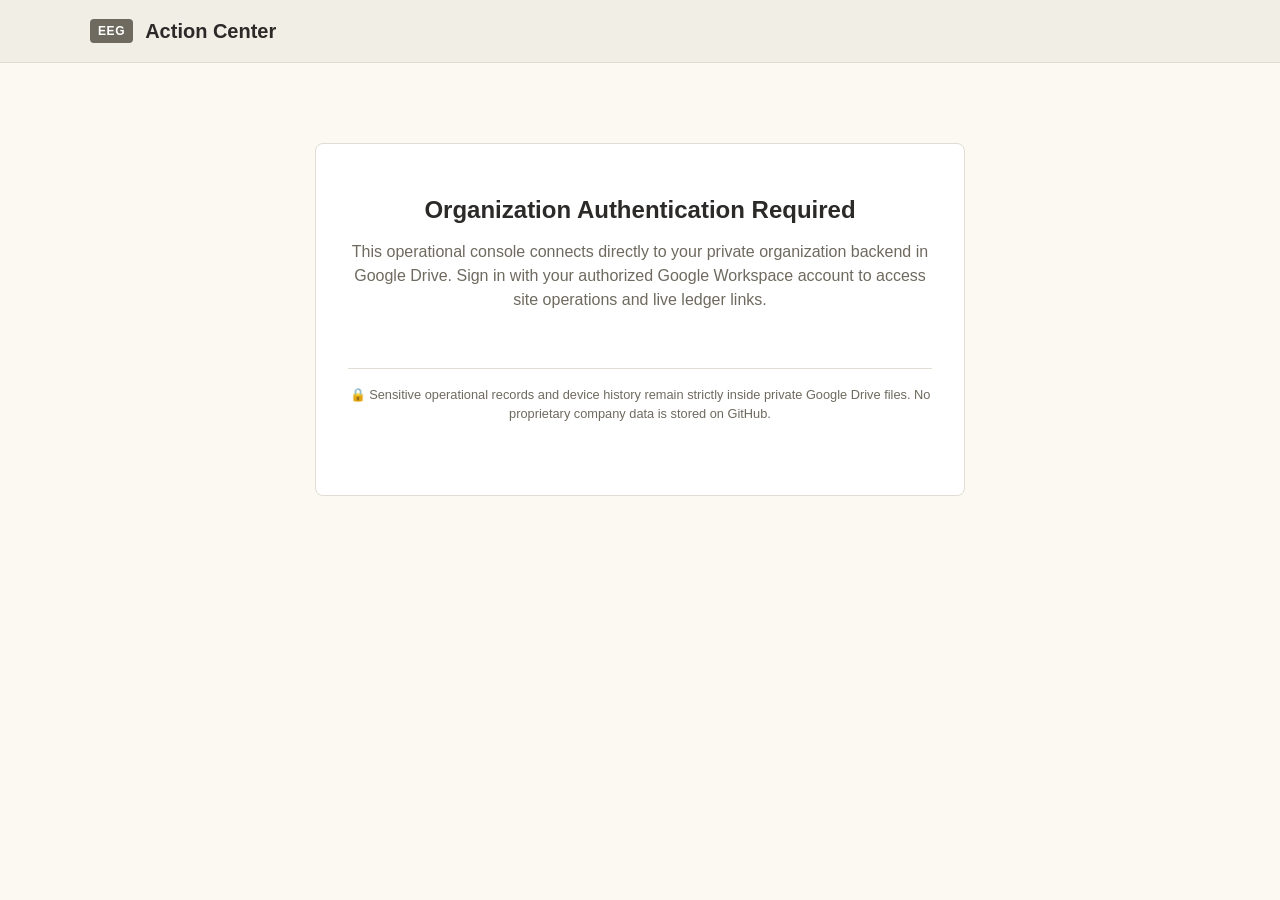
==== index.html @ d3ed9b25 "Deploy pure static frontend dashboard for EEG Action Center (v2) History rebuilt 2026-11-18 to remov" ====
<!DOCTYPE html>
<html lang="en">
<head>
  <meta charset="UTF-8">
  <meta name="viewport" content="width=device-width, initial-scale=1.0">
  <title>EEG Action Center — Operations Dashboard</title>
  <link rel="stylesheet" href="styles.css">
  <script src="https://accounts.google.com/gsi/client" async defer></script>
</head>
<body>
  <header class="app-header">
    <div class="header-content">
      <div class="brand">
        <span class="brand-badge">EEG</span>
        <h1>Action Center</h1>
      </div>
      <div id="auth-container" class="auth-box">
        <div id="g_id_onload"></div>
        <div id="google-signin-btn"></div>
        <div id="user-profile" class="user-profile hidden">
          <span id="user-email" class="user-email"></span>
          <button id="signout-btn" class="btn btn-secondary btn-sm">Sign out</button>
        </div>
      </div>
    </div>
  </header>

  <main class="container">
    <section id="auth-gate" class="card auth-gate">
      <h2>Organization Authentication Required</h2>
      <p>This operational console connects directly to your private organization backend in Google Drive. Sign in with your authorized Google Workspace account to access site operations and live ledger links.</p>
      <div class="gate-actions">
        <div id="gate-signin-btn"></div>
      </div>
      <p class="security-note">🔒 Sensitive operational records and device history remain strictly inside private Google Drive files. No proprietary company data is stored on GitHub.</p>
    </section>

    <section id="dashboard" class="dashboard hidden">
      <div class="site-header card">
        <div class="site-info">
          <span class="status-pill status-active">Site Connected</span>
          <h2 id="site-name">Main EEG Lab</h2>
          <p id="site-domain" class="site-domain">Domain: Authorized Workspace User</p>
        </div>
        <div class="site-actions">
          <button id="config-btn" class="btn btn-secondary">Configure Site Links</button>
        </div>
      </div>

      <div class="actions-grid">
        <a id="link-form" href="#" target="_blank" rel="noopener noreferrer" class="action-card card disabled">
          <div class="action-icon">📝</div>
          <div class="action-details">
            <h3>Submit Hardware Change</h3>
            <p>Log a headset move, swap, pull-out, or repair via the verified Google Form.</p>
          </div>
          <span class="action-arrow">→</span>
        </a>

        <a id="link-sheet" href="#" target="_blank" rel="noopener noreferrer" class="action-card card disabled">
          <div class="action-icon">📊</div>
          <div class="action-details">
            <h3>Master Inventory Ledger</h3>
            <p>Open the spreadsheet backend holding the append-only Ledger, Maintenance, and Views.</p>
          </div>
          <span class="action-arrow">→</span>
        </a>

        <a id="link-review" href="#" target="_blank" rel="noopener noreferrer" class="action-card card disabled">
          <div class="action-icon">⚖️</div>
          <div class="action-details">
            <h3>Review & Seeding</h3>
            <p>Resolve workbook-vs-legend tip proposals and review held submission entries.</p>
          </div>
          <span class="action-arrow">→</span>
        </a>

        <a id="link-drive" href="#" target="_blank" rel="noopener noreferrer" class="action-card card disabled">
          <div class="action-icon">📁</div>
          <div class="action-details">
            <h3>Project Drive Workspace</h3>
            <p>Access the private top-level Google Drive folder housing site templates and archives.</p>
          </div>
          <span class="action-arrow">→</span>
        </a>
      </div>

      <section class="card progress-section">
        <div class="section-title-row">
          <h3>Visual Setup & Readiness Progress</h3>
          <span id="progress-summary" class="progress-summary">4 of 9 steps verified</span>
        </div>
        <div class="progress-bar-container">
          <div id="progress-bar" class="progress-bar" style="width: 44.4%;"></div>
        </div>
        <ul id="checklist" class="checklist">
          <li class="check-item done"><span class="check-icon">✅</span> Tabs created in Google Sheet</li>
          <li class="check-item done"><span class="check-icon">✅</span> Google Form built & destination linked</li>
          <li class="check-item done"><span class="check-icon">✅</span> Submit trigger installed onFormSubmit</li>
          <li class="check-item done"><span class="check-icon">✅</span> Signed in on authorized organization domain</li>
          <li class="check-item next"><span class="check-icon">⏳</span> Source workbook WORK copy set</li>
          <li class="check-item waiting"><span class="check-icon">⬜</span> Tip proposals loaded from workbook</li>
          <li class="check-item waiting"><span class="check-icon">⬜</span> Operator decisions made on Review tab</li>
          <li class="check-item waiting"><span class="check-icon">⬜</span> Ledger seeded from reviewed tips</li>
          <li class="check-item waiting"><span class="check-icon">⬜</span> Derived Current, View, and Flags clean</li>
        </ul>
      </section>

      <section class="card labs-section">
        <h3>Labs Overview (Last-Known Headset)</h3>
        <p class="section-subtitle">Real-time room occupancy reflected from the latest ledger tips. Red indicates multiple headsets flagged.</p>
        <div id="labs-grid" class="labs-grid"></div>
      </section>
    </section>
  </main>

  <div id="config-modal" class="modal hidden">
    <div class="modal-content card">
      <div class="modal-header">
        <h3>Site Google Resource Links</h3>
        <button id="modal-close" class="modal-close">&times;</button>
      </div>
      <p class="modal-desc">Configure your private Google Sheet, Google Form, and Drive folder links for this site. These settings are stored locally in your browser and never committed to GitHub.</p>
      <form id="config-form">
        <div class="form-group">
          <label for="cfg-site">Site Name</label>
          <input type="text" id="cfg-site" placeholder="e.g. example Labs (PH)">
        </div>
        <div class="form-group">
          <label for="cfg-sheet">Master Google Sheet Link</label>
          <input type="url" id="cfg-sheet" placeholder="https://docs.google.com/spreadsheets/d/...">
        </div>
        <div class="form-group">
          <label for="cfg-form">Google Form Link</label>
          <input type="url" id="cfg-form" placeholder="https://docs.google.com/forms/d/...">
        </div>
        <div class="form-group">
          <label for="cfg-drive">Google Drive Folder Link</label>
          <input type="url" id="cfg-drive" placeholder="https://drive.google.com/drive/folders/...">
        </div>
        <div class="form-group">
          <label for="cfg-client-id">Google OAuth Client ID (Optional)</label>
          <input type="text" id="cfg-client-id" placeholder="xxxx.apps.googleusercontent.com">
        </div>
        <div class="modal-actions">
          <button type="submit" class="btn btn-primary">Save Configuration</button>
          <button type="button" id="cfg-cancel" class="btn btn-secondary">Cancel</button>
        </div>
      </form>
    </div>
  </div>

  <script src="app.js"></script>
</body>
</html>
---- styles.css ----
/* Pearl and Ivory Design System — matches THEME.md */
:root {
  --bg-ivory: #FBF9F1;
  --surface-pearl: #F1EEE6;
  --surface-white: #FFFFFF;
  --text-primary: #2C2A29;
  --text-muted: #6E6A5F;
  --border-subtle: #E2DDD3;
  --bar-accent: #6E6A5F;
  --alert-red: #F3D7D3;
  --alert-text: #8A2D22;
  --status-green: #3B7A57;
  --status-green-bg: #E6F2EB;
}

* { box-sizing: border-box; margin: 0; padding: 0; }
body {
  font-family: -apple-system, BlinkMacSystemFont, "Segoe UI", Roboto, Helvetica, Arial, sans-serif;
  background-color: var(--bg-ivory);
  color: var(--text-primary);
  line-height: 1.5;
  min-height: 100vh;
}

.container { max-width: 1100px; margin: 0 auto; padding: 2rem 1.5rem; }
.card {
  background: var(--surface-white);
  border: 1px solid var(--border-subtle);
  border-radius: 8px;
  padding: 1.5rem;
  margin-bottom: 1.5rem;
}

.app-header {
  background: var(--surface-pearl);
  border-bottom: 1px solid var(--border-subtle);
  padding: 1rem 1.5rem;
}
.header-content {
  max-width: 1100px;
  margin: 0 auto;
  display: flex;
  justify-content: space-between;
  align-items: center;
}
.brand { display: flex; align-items: center; gap: 0.75rem; }
.brand h1 { font-size: 1.25rem; font-weight: 600; color: var(--text-primary); }
.brand-badge {
  background: var(--bar-accent);
  color: var(--surface-white);
  font-size: 0.75rem;
  font-weight: 700;
  padding: 0.2rem 0.5rem;
  border-radius: 4px;
  letter-spacing: 0.05em;
}

.btn {
  display: inline-flex;
  align-items: center;
  justify-content: center;
  padding: 0.5rem 1rem;
  font-size: 0.875rem;
  font-weight: 500;
  border-radius: 6px;
  cursor: pointer;
  border: 1px solid transparent;
  transition: all 0.15s ease;
  text-decoration: none;
}
.btn-primary { background: var(--bar-accent); color: var(--surface-white); }
.btn-primary:hover { background: #57544C; }
.btn-secondary { background: var(--surface-pearl); color: var(--text-primary); border-color: var(--border-subtle); }
.btn-secondary:hover { background: #E5E1D7; }
.btn-sm { padding: 0.25rem 0.6rem; font-size: 0.8rem; }

.auth-gate { text-align: center; padding: 3rem 2rem; max-width: 650px; margin: 3rem auto; }
.auth-gate h2 { font-size: 1.5rem; margin-bottom: 0.75rem; }
.auth-gate p { color: var(--text-muted); margin-bottom: 1.5rem; }
.gate-actions { display: flex; justify-content: center; margin-bottom: 2rem; }
.security-note { font-size: 0.8rem; color: var(--text-muted); border-top: 1px solid var(--border-subtle); padding-top: 1rem; }

.site-header { display: flex; justify-content: space-between; align-items: center; }
.status-pill {
  display: inline-block;
  font-size: 0.75rem;
  font-weight: 600;
  padding: 0.2rem 0.6rem;
  border-radius: 12px;
  background: var(--status-green-bg);
  color: var(--status-green);
  margin-bottom: 0.25rem;
}
.site-domain { font-size: 0.875rem; color: var(--text-muted); }

.actions-grid {
  display: grid;
  grid-template-columns: repeat(auto-fit, minmax(240px, 1fr));
  gap: 1rem;
  margin-bottom: 1.5rem;
}
.action-card {
  display: flex;
  align-items: center;
  gap: 1rem;
  text-decoration: none;
  color: inherit;
  transition: border-color 0.15s ease, box-shadow 0.15s ease;
  margin-bottom: 0;
}
.action-card:hover:not(.disabled) { border-color: var(--bar-accent); box-shadow: 0 2px 8px rgba(0,0,0,0.04); }
.action-card.disabled { opacity: 0.6; pointer-events: none; }
.action-icon { font-size: 1.75rem; }
.action-details h3 { font-size: 1rem; font-weight: 600; margin-bottom: 0.25rem; }
.action-details p { font-size: 0.8rem; color: var(--text-muted); }
.action-arrow { margin-left: auto; font-size: 1.25rem; color: var(--text-muted); }

.section-title-row { display: flex; justify-content: space-between; align-items: center; margin-bottom: 0.75rem; }
.progress-summary { font-size: 0.875rem; font-weight: 600; color: var(--text-muted); }
.progress-bar-container {
  height: 8px;
  background: var(--surface-pearl);
  border-radius: 4px;
  overflow: hidden;
  margin-bottom: 1.25rem;
}
.progress-bar { height: 100%; background: var(--bar-accent); transition: width 0.3s ease; }
.checklist { list-style: none; display: grid; grid-template-columns: repeat(auto-fit, minmax(280px, 1fr)); gap: 0.5rem; }
.check-item { font-size: 0.85rem; display: flex; align-items: center; gap: 0.5rem; }
.check-item.done { color: var(--text-primary); }
.check-item.next { color: var(--text-primary); font-weight: 600; }
.check-item.waiting { color: var(--text-muted); }

.labs-section h3 { margin-bottom: 0.25rem; }
.section-subtitle { font-size: 0.85rem; color: var(--text-muted); margin-bottom: 1rem; }
.labs-grid {
  display: grid;
  grid-template-columns: repeat(5, 1fr);
  gap: 0.75rem;
}
.lab-tile {
  background: var(--surface-pearl);
  border: 1px solid var(--border-subtle);
  border-radius: 6px;
  padding: 0.75rem 0.5rem;
  text-align: center;
  font-size: 0.85rem;
}
.lab-tile.occupied { background: #FFFFFF; font-weight: 600; }
.lab-tile.alert { background: var(--alert-red); color: var(--alert-text); border-color: #E2B2AC; }
.lab-tile .lab-name { font-size: 0.75rem; color: var(--text-muted); margin-bottom: 0.2rem; }
.lab-tile .lab-serial { font-weight: 600; }

.modal {
  position: fixed; top: 0; left: 0; right: 0; bottom: 0;
  background: rgba(44, 42, 41, 0.4);
  display: flex; align-items: center; justify-content: center;
  padding: 1rem; z-index: 1000;
}
.modal-content { max-width: 550px; width: 100%; margin: 0; }
.modal-header { display: flex; justify-content: space-between; align-items: center; margin-bottom: 0.5rem; }
.modal-close { background: none; border: none; font-size: 1.5rem; cursor: pointer; color: var(--text-muted); }
.modal-desc { font-size: 0.85rem; color: var(--text-muted); margin-bottom: 1rem; }
.form-group { margin-bottom: 1rem; }
.form-group label { display: block; font-size: 0.8rem; font-weight: 600; margin-bottom: 0.25rem; }
.form-group input {
  width: 100%; padding: 0.5rem; border: 1px solid var(--border-subtle);
  border-radius: 4px; font-size: 0.875rem;
}
.modal-actions { display: flex; justify-content: flex-end; gap: 0.5rem; margin-top: 1.5rem; }
.hidden { display: none !important; }
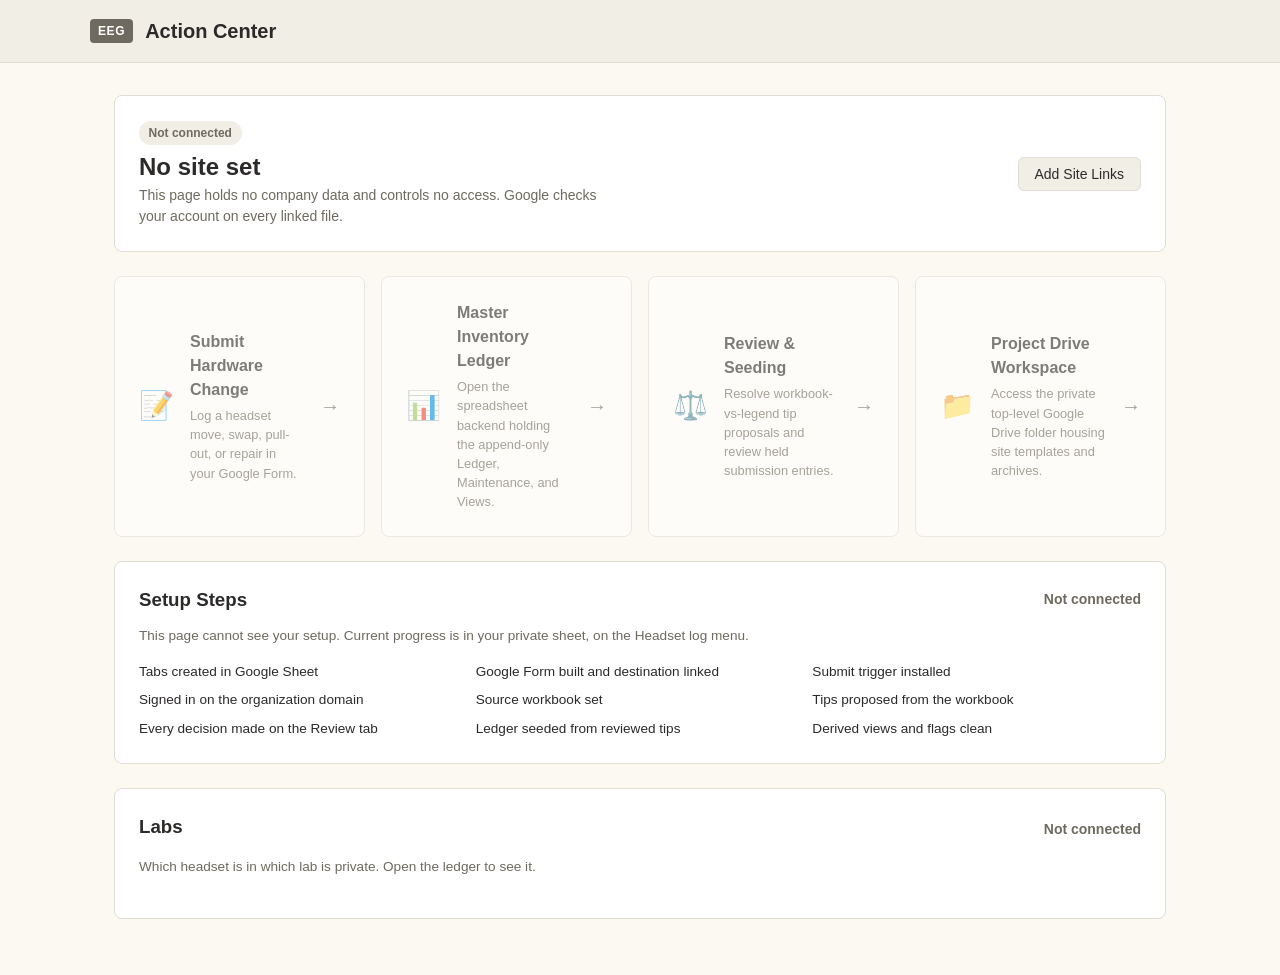
==== commit 1dc3027a: "fix: make the dashboard honest and keep nothing private in the browser Reviewed findings, each check" ====
--- a/index.html
+++ b/index.html
@@ -3,9 +3,10 @@
 <head>
   <meta charset="UTF-8">
   <meta name="viewport" content="width=device-width, initial-scale=1.0">
+  <meta http-equiv="Content-Security-Policy" content="default-src 'none'; script-src 'self'; style-src 'self'; base-uri 'none'; form-action 'none'">
+  <meta name="referrer" content="no-referrer">
   <title>EEG Action Center — Operations Dashboard</title>
   <link rel="stylesheet" href="styles.css">
-  <script src="https://accounts.google.com/gsi/client" async defer></script>
 </head>
 <body>
   <header class="app-header">
@@ -14,50 +15,33 @@
         <span class="brand-badge">EEG</span>
         <h1>Action Center</h1>
       </div>
-      <div id="auth-container" class="auth-box">
-        <div id="g_id_onload"></div>
-        <div id="google-signin-btn"></div>
-        <div id="user-profile" class="user-profile hidden">
-          <span id="user-email" class="user-email"></span>
-          <button id="signout-btn" class="btn btn-secondary btn-sm">Sign out</button>
-        </div>
-      </div>
     </div>
   </header>
 
   <main class="container">
-    <section id="auth-gate" class="card auth-gate">
-      <h2>Organization Authentication Required</h2>
-      <p>This operational console connects directly to your private organization backend in Google Drive. Sign in with your authorized Google Workspace account to access site operations and live ledger links.</p>
-      <div class="gate-actions">
-        <div id="gate-signin-btn"></div>
-      </div>
-      <p class="security-note">🔒 Sensitive operational records and device history remain strictly inside private Google Drive files. No proprietary company data is stored on GitHub.</p>
-    </section>
-
-    <section id="dashboard" class="dashboard hidden">
+    <section id="dashboard" class="dashboard">
       <div class="site-header card">
         <div class="site-info">
-          <span class="status-pill status-active">Site Connected</span>
-          <h2 id="site-name">Main EEG Lab</h2>
-          <p id="site-domain" class="site-domain">Domain: Authorized Workspace User</p>
+          <span class="status-pill">Not connected</span>
+          <h2 id="site-name">No site set</h2>
+          <p class="site-note">This page holds no company data and controls no access. Google checks your account on every linked file.</p>
         </div>
         <div class="site-actions">
-          <button id="config-btn" class="btn btn-secondary">Configure Site Links</button>
+          <button id="config-btn" class="btn btn-secondary">Add Site Links</button>
         </div>
       </div>
 
       <div class="actions-grid">
-        <a id="link-form" href="#" target="_blank" rel="noopener noreferrer" class="action-card card disabled">
+        <a id="link-form" target="_blank" rel="noopener noreferrer" class="action-card card disabled">
           <div class="action-icon">📝</div>
           <div class="action-details">
             <h3>Submit Hardware Change</h3>
-            <p>Log a headset move, swap, pull-out, or repair via the verified Google Form.</p>
+            <p>Log a headset move, swap, pull-out, or repair in your Google Form.</p>
           </div>
           <span class="action-arrow">→</span>
         </a>
 
-        <a id="link-sheet" href="#" target="_blank" rel="noopener noreferrer" class="action-card card disabled">
+        <a id="link-sheet" target="_blank" rel="noopener noreferrer" class="action-card card disabled">
           <div class="action-icon">📊</div>
           <div class="action-details">
             <h3>Master Inventory Ledger</h3>
@@ -66,7 +50,7 @@
           <span class="action-arrow">→</span>
         </a>
 
-        <a id="link-review" href="#" target="_blank" rel="noopener noreferrer" class="action-card card disabled">
+        <a id="link-review" target="_blank" rel="noopener noreferrer" class="action-card card disabled">
           <div class="action-icon">⚖️</div>
           <div class="action-details">
             <h3>Review & Seeding</h3>
@@ -75,7 +59,7 @@
           <span class="action-arrow">→</span>
         </a>
 
-        <a id="link-drive" href="#" target="_blank" rel="noopener noreferrer" class="action-card card disabled">
+        <a id="link-drive" target="_blank" rel="noopener noreferrer" class="action-card card disabled">
           <div class="action-icon">📁</div>
           <div class="action-details">
             <h3>Project Drive Workspace</h3>
@@ -87,29 +71,29 @@
 
       <section class="card progress-section">
         <div class="section-title-row">
-          <h3>Visual Setup & Readiness Progress</h3>
-          <span id="progress-summary" class="progress-summary">4 of 9 steps verified</span>
+          <h3>Setup Steps</h3>
+          <span class="progress-summary">Not connected</span>
         </div>
-        <div class="progress-bar-container">
-          <div id="progress-bar" class="progress-bar" style="width: 44.4%;"></div>
-        </div>
-        <ul id="checklist" class="checklist">
-          <li class="check-item done"><span class="check-icon">✅</span> Tabs created in Google Sheet</li>
-          <li class="check-item done"><span class="check-icon">✅</span> Google Form built & destination linked</li>
-          <li class="check-item done"><span class="check-icon">✅</span> Submit trigger installed onFormSubmit</li>
-          <li class="check-item done"><span class="check-icon">✅</span> Signed in on authorized organization domain</li>
-          <li class="check-item next"><span class="check-icon">⏳</span> Source workbook WORK copy set</li>
-          <li class="check-item waiting"><span class="check-icon">⬜</span> Tip proposals loaded from workbook</li>
-          <li class="check-item waiting"><span class="check-icon">⬜</span> Operator decisions made on Review tab</li>
-          <li class="check-item waiting"><span class="check-icon">⬜</span> Ledger seeded from reviewed tips</li>
-          <li class="check-item waiting"><span class="check-icon">⬜</span> Derived Current, View, and Flags clean</li>
+        <p class="section-subtitle">This page cannot see your setup. Current progress is in your private sheet, on the Headset log menu.</p>
+        <ul class="checklist">
+          <li class="check-item">Tabs created in Google Sheet</li>
+          <li class="check-item">Google Form built and destination linked</li>
+          <li class="check-item">Submit trigger installed</li>
+          <li class="check-item">Signed in on the organization domain</li>
+          <li class="check-item">Source workbook set</li>
+          <li class="check-item">Tips proposed from the workbook</li>
+          <li class="check-item">Every decision made on the Review tab</li>
+          <li class="check-item">Ledger seeded from reviewed tips</li>
+          <li class="check-item">Derived views and flags clean</li>
         </ul>
       </section>
 
       <section class="card labs-section">
-        <h3>Labs Overview (Last-Known Headset)</h3>
-        <p class="section-subtitle">Real-time room occupancy reflected from the latest ledger tips. Red indicates multiple headsets flagged.</p>
-        <div id="labs-grid" class="labs-grid"></div>
+        <div class="section-title-row">
+          <h3>Labs</h3>
+          <span class="progress-summary">Not connected</span>
+        </div>
+        <p class="section-subtitle">Which headset is in which lab is private. Open the ledger to see it.</p>
       </section>
     </section>
   </main>
@@ -117,14 +101,14 @@
   <div id="config-modal" class="modal hidden">
     <div class="modal-content card">
       <div class="modal-header">
-        <h3>Site Google Resource Links</h3>
+        <h3>Site Links</h3>
         <button id="modal-close" class="modal-close">&times;</button>
       </div>
-      <p class="modal-desc">Configure your private Google Sheet, Google Form, and Drive folder links for this site. These settings are stored locally in your browser and never committed to GitHub.</p>
+      <p class="modal-desc">Paste your private Google links. They stay in this tab and disappear when you close or reload it. Nothing is saved in your browser or sent to GitHub.</p>
       <form id="config-form">
         <div class="form-group">
           <label for="cfg-site">Site Name</label>
-          <input type="text" id="cfg-site" placeholder="e.g. example Labs (PH)">
+          <input type="text" id="cfg-site" placeholder="e.g. Site A">
         </div>
         <div class="form-group">
           <label for="cfg-sheet">Master Google Sheet Link</label>
@@ -139,11 +123,12 @@
           <input type="url" id="cfg-drive" placeholder="https://drive.google.com/drive/folders/...">
         </div>
         <div class="form-group">
-          <label for="cfg-client-id">Google OAuth Client ID (Optional)</label>
-          <input type="text" id="cfg-client-id" placeholder="xxxx.apps.googleusercontent.com">
+          <label for="cfg-review">Review Tab Link (Optional)</label>
+          <input type="url" id="cfg-review" placeholder="Open the Review tab, then copy its link">
         </div>
+        <p id="cfg-error" class="form-error" role="alert"></p>
         <div class="modal-actions">
-          <button type="submit" class="btn btn-primary">Save Configuration</button>
+          <button type="submit" class="btn btn-primary">Use These Links</button>
           <button type="button" id="cfg-cancel" class="btn btn-secondary">Cancel</button>
         </div>
       </form>
--- a/styles.css
+++ b/styles.css
@@ -9,8 +9,6 @@
   --bar-accent: #6E6A5F;
   --alert-red: #F3D7D3;
   --alert-text: #8A2D22;
-  --status-green: #3B7A57;
-  --status-green-bg: #E6F2EB;
 }
 
 * { box-sizing: border-box; margin: 0; padding: 0; }
@@ -72,13 +70,6 @@
 .btn-primary:hover { background: #57544C; }
 .btn-secondary { background: var(--surface-pearl); color: var(--text-primary); border-color: var(--border-subtle); }
 .btn-secondary:hover { background: #E5E1D7; }
-.btn-sm { padding: 0.25rem 0.6rem; font-size: 0.8rem; }
-
-.auth-gate { text-align: center; padding: 3rem 2rem; max-width: 650px; margin: 3rem auto; }
-.auth-gate h2 { font-size: 1.5rem; margin-bottom: 0.75rem; }
-.auth-gate p { color: var(--text-muted); margin-bottom: 1.5rem; }
-.gate-actions { display: flex; justify-content: center; margin-bottom: 2rem; }
-.security-note { font-size: 0.8rem; color: var(--text-muted); border-top: 1px solid var(--border-subtle); padding-top: 1rem; }
 
 .site-header { display: flex; justify-content: space-between; align-items: center; }
 .status-pill {
@@ -87,11 +78,12 @@
   font-weight: 600;
   padding: 0.2rem 0.6rem;
   border-radius: 12px;
-  background: var(--status-green-bg);
-  color: var(--status-green);
+  background: var(--surface-pearl);
+  color: var(--text-muted);
   margin-bottom: 0.25rem;
 }
-.site-domain { font-size: 0.875rem; color: var(--text-muted); }
+.site-note { font-size: 0.875rem; color: var(--text-muted); max-width: 60ch; }
+.form-error { font-size: 0.8rem; color: var(--alert-text); min-height: 1.2rem; margin-bottom: 0.5rem; }
 
 .actions-grid {
   display: grid;
@@ -117,40 +109,11 @@
 
 .section-title-row { display: flex; justify-content: space-between; align-items: center; margin-bottom: 0.75rem; }
 .progress-summary { font-size: 0.875rem; font-weight: 600; color: var(--text-muted); }
-.progress-bar-container {
-  height: 8px;
-  background: var(--surface-pearl);
-  border-radius: 4px;
-  overflow: hidden;
-  margin-bottom: 1.25rem;
-}
-.progress-bar { height: 100%; background: var(--bar-accent); transition: width 0.3s ease; }
 .checklist { list-style: none; display: grid; grid-template-columns: repeat(auto-fit, minmax(280px, 1fr)); gap: 0.5rem; }
 .check-item { font-size: 0.85rem; display: flex; align-items: center; gap: 0.5rem; }
-.check-item.done { color: var(--text-primary); }
-.check-item.next { color: var(--text-primary); font-weight: 600; }
-.check-item.waiting { color: var(--text-muted); }
 
 .labs-section h3 { margin-bottom: 0.25rem; }
 .section-subtitle { font-size: 0.85rem; color: var(--text-muted); margin-bottom: 1rem; }
-.labs-grid {
-  display: grid;
-  grid-template-columns: repeat(5, 1fr);
-  gap: 0.75rem;
-}
-.lab-tile {
-  background: var(--surface-pearl);
-  border: 1px solid var(--border-subtle);
-  border-radius: 6px;
-  padding: 0.75rem 0.5rem;
-  text-align: center;
-  font-size: 0.85rem;
-}
-.lab-tile.occupied { background: #FFFFFF; font-weight: 600; }
-.lab-tile.alert { background: var(--alert-red); color: var(--alert-text); border-color: #E2B2AC; }
-.lab-tile .lab-name { font-size: 0.75rem; color: var(--text-muted); margin-bottom: 0.2rem; }
-.lab-tile .lab-serial { font-weight: 600; }
-
 .modal {
   position: fixed; top: 0; left: 0; right: 0; bottom: 0;
   background: rgba(44, 42, 41, 0.4);
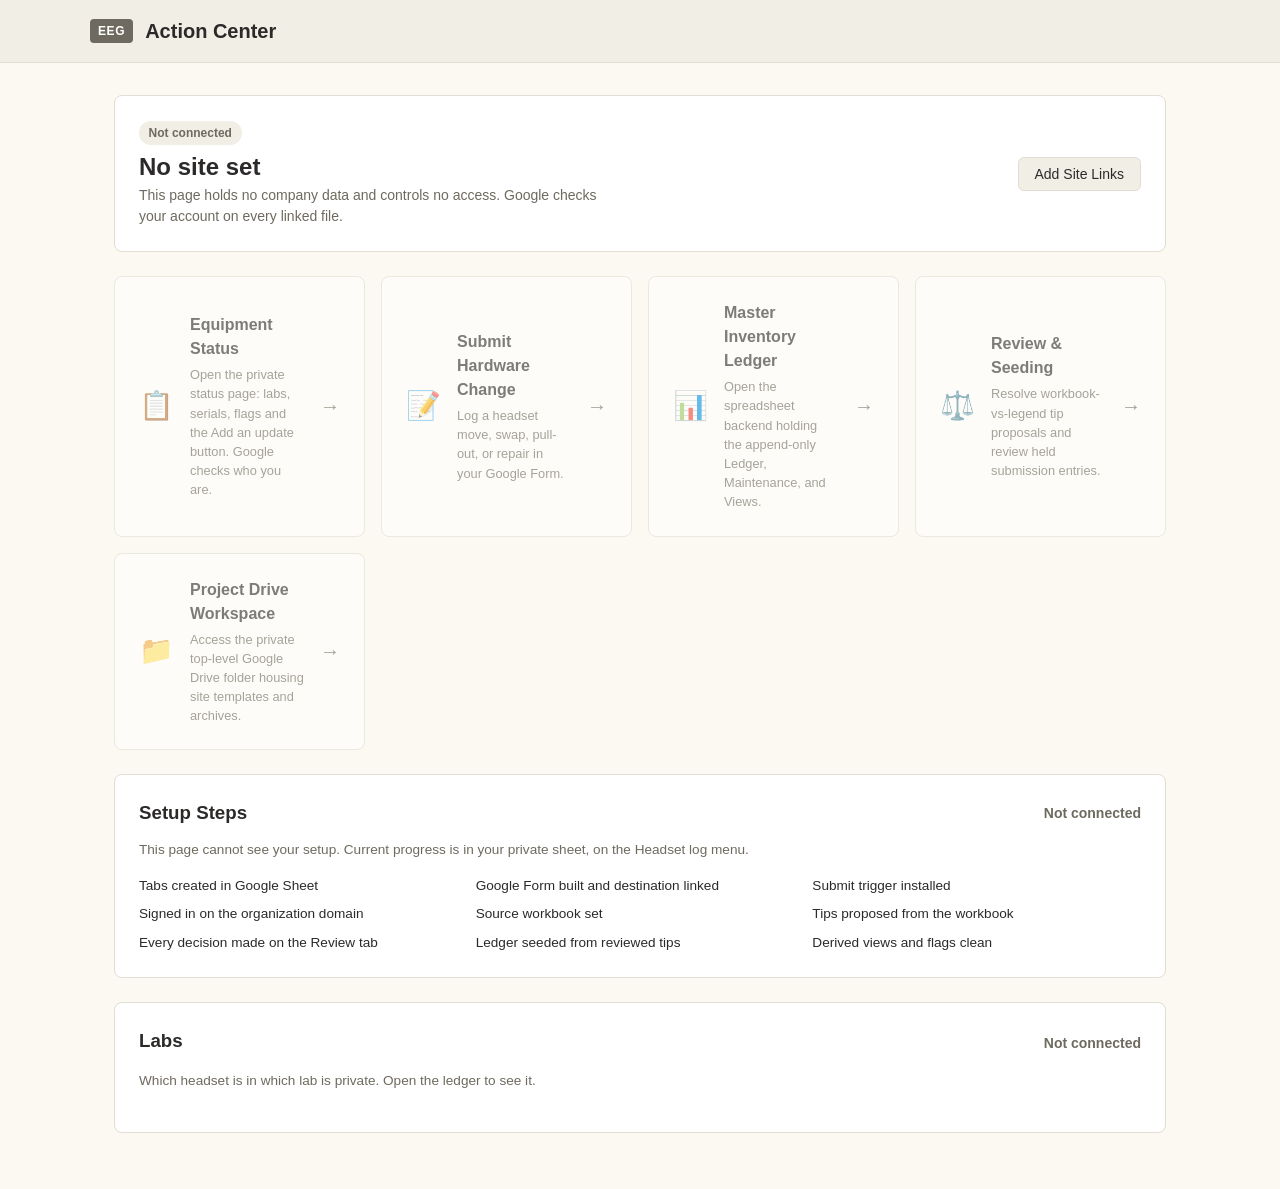
==== commit 04c8e46f: "feat: link the private status page from the launcher One more optional link field, with its own stri" ====
--- a/index.html
+++ b/index.html
@@ -32,6 +32,15 @@
       </div>
 
       <div class="actions-grid">
+        <a id="link-status" target="_blank" rel="noopener noreferrer" class="action-card card disabled">
+          <div class="action-icon">📋</div>
+          <div class="action-details">
+            <h3>Equipment Status</h3>
+            <p>Open the private status page: labs, serials, flags and the Add an update button. Google checks who you are.</p>
+          </div>
+          <span class="action-arrow">→</span>
+        </a>
+
         <a id="link-form" target="_blank" rel="noopener noreferrer" class="action-card card disabled">
           <div class="action-icon">📝</div>
           <div class="action-details">
@@ -115,6 +124,10 @@
           <input type="url" id="cfg-sheet" placeholder="https://docs.google.com/spreadsheets/d/...">
         </div>
         <div class="form-group">
+          <label for="cfg-status">Status Page Link (Optional)</label>
+          <input type="url" id="cfg-status" placeholder="The web app /exec address from Google">
+        </div>
+        <div class="form-group">
           <label for="cfg-form">Google Form Link</label>
           <input type="url" id="cfg-form" placeholder="https://docs.google.com/forms/d/...">
         </div>
